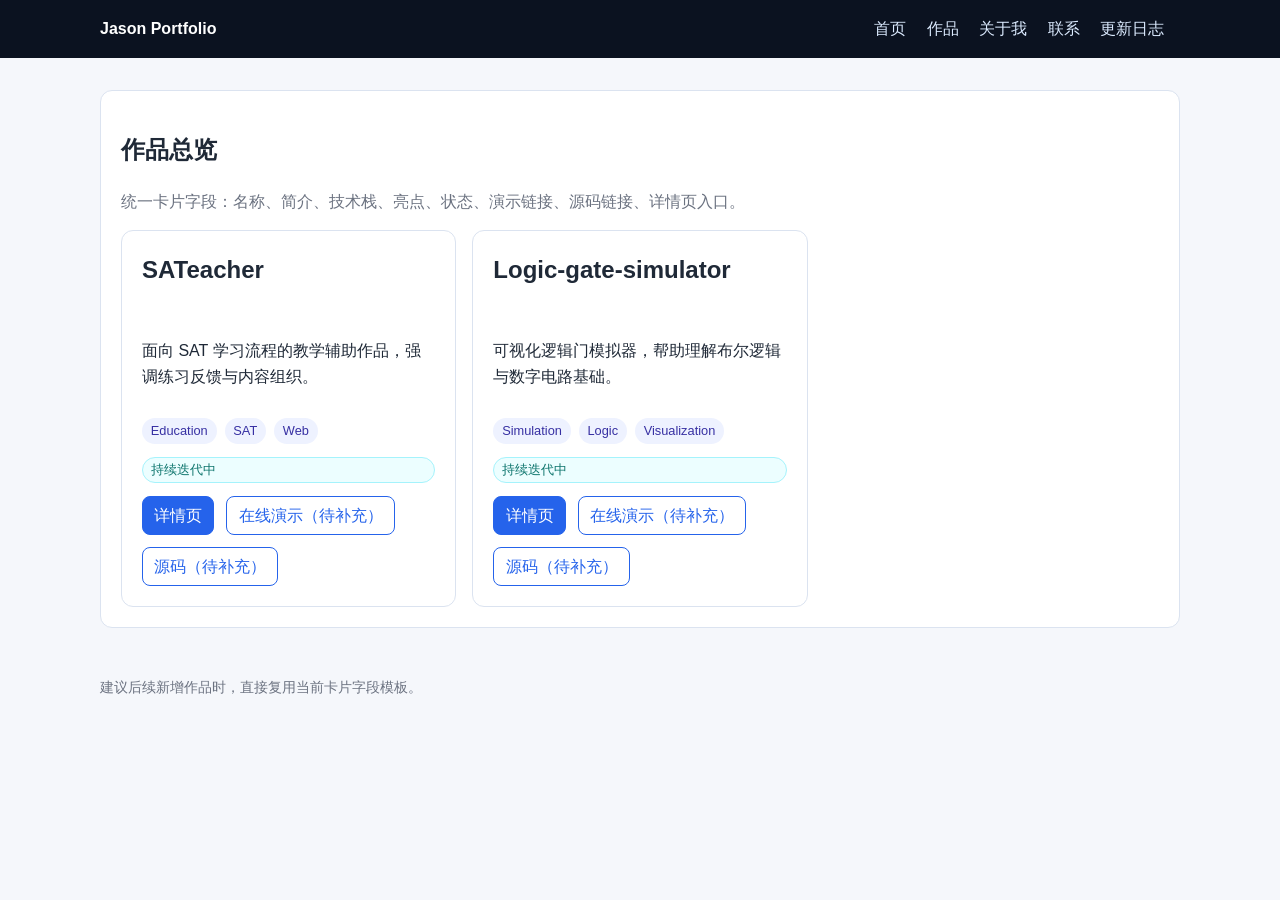
==== projects.html @ 7a5749a2 "feat: scaffold personal portfolio with project detail pages Co-authored-by: JasonSun2009CN <11274257" ====
<!doctype html>
<html lang="zh-CN">
<head>
  <meta charset="UTF-8">
  <meta name="viewport" content="width=device-width, initial-scale=1">
  <meta name="description" content="Jason 的开发作品总览页。">
  <title>作品总览 | Jason Portfolio</title>
  <link rel="stylesheet" href="/styles.css">
</head>
<body>
  <header>
    <nav class="nav" aria-label="主导航">
      <strong>Jason Portfolio</strong>
      <div class="links">
        <a href="/index.html">首页</a>
        <a href="/projects.html">作品</a>
        <a href="/about.html">关于我</a>
        <a href="/contact.html">联系</a>
        <a href="/changelog.html">更新日志</a>
      </div>
    </nav>
  </header>

  <main>
    <section class="page-section">
      <h1>作品总览</h1>
      <p class="muted">统一卡片字段：名称、简介、技术栈、亮点、状态、演示链接、源码链接、详情页入口。</p>
      <div class="grid">
        <article class="card">
          <h2>SATeacher</h2>
          <p>面向 SAT 学习流程的教学辅助作品，强调练习反馈与内容组织。</p>
          <div class="tags">
            <span class="tag">Education</span>
            <span class="tag">SAT</span>
            <span class="tag">Web</span>
          </div>
          <span class="status">持续迭代中</span>
          <div class="actions">
            <a class="button primary" href="/projects/sateacher.html">详情页</a>
            <a class="button" href="#" aria-disabled="true">在线演示（待补充）</a>
            <a class="button" href="#" aria-disabled="true">源码（待补充）</a>
          </div>
        </article>

        <article class="card">
          <h2>Logic-gate-simulator</h2>
          <p>可视化逻辑门模拟器，帮助理解布尔逻辑与数字电路基础。</p>
          <div class="tags">
            <span class="tag">Simulation</span>
            <span class="tag">Logic</span>
            <span class="tag">Visualization</span>
          </div>
          <span class="status">持续迭代中</span>
          <div class="actions">
            <a class="button primary" href="/projects/logic-gate-simulator.html">详情页</a>
            <a class="button" href="#" aria-disabled="true">在线演示（待补充）</a>
            <a class="button" href="#" aria-disabled="true">源码（待补充）</a>
          </div>
        </article>
      </div>
    </section>
  </main>

  <footer>
    建议后续新增作品时，直接复用当前卡片字段模板。
  </footer>
</body>
</html>
---- styles.css ----
:root {
  --bg: #f5f7fb;
  --surface: #ffffff;
  --text: #1f2937;
  --muted: #6b7280;
  --primary: #2563eb;
  --border: #dbe3f0;
  --ok: #0f766e;
}

* { box-sizing: border-box; }

body {
  margin: 0;
  font-family: -apple-system, BlinkMacSystemFont, "Segoe UI", Roboto, Helvetica, Arial, sans-serif;
  color: var(--text);
  background: var(--bg);
  line-height: 1.6;
}

header {
  background: #0b1220;
  color: #fff;
  padding: 1rem 0;
}

.nav {
  width: min(1080px, 92%);
  margin: 0 auto;
  display: flex;
  flex-wrap: wrap;
  gap: 1rem;
  align-items: center;
  justify-content: space-between;
}

.nav a {
  color: #dbeafe;
  text-decoration: none;
  margin-right: 1rem;
}

.nav a:hover { color: #fff; }

main {
  width: min(1080px, 92%);
  margin: 2rem auto 3rem;
}

.hero,
.card,
.page-section {
  background: var(--surface);
  border: 1px solid var(--border);
  border-radius: 12px;
  padding: 1.25rem;
}

.hero h1,
h2,
h3 { margin-top: 0; }

.grid {
  display: grid;
  grid-template-columns: repeat(auto-fill, minmax(260px, 1fr));
  gap: 1rem;
}

.card {
  display: flex;
  flex-direction: column;
  gap: .8rem;
}

.tags {
  display: flex;
  flex-wrap: wrap;
  gap: .5rem;
}

.tag {
  padding: .15rem .55rem;
  border-radius: 999px;
  background: #eef2ff;
  color: #3730a3;
  font-size: .8rem;
}

.status {
  display: inline-block;
  font-size: .82rem;
  color: var(--ok);
  background: #ecfeff;
  border: 1px solid #a5f3fc;
  padding: .12rem .5rem;
  border-radius: 999px;
}

.actions {
  display: flex;
  gap: .75rem;
  flex-wrap: wrap;
}

.button {
  text-decoration: none;
  border: 1px solid var(--primary);
  color: var(--primary);
  padding: .35rem .7rem;
  border-radius: 8px;
}

.button.primary {
  background: var(--primary);
  color: #fff;
}

.muted { color: var(--muted); }

footer {
  width: min(1080px, 92%);
  margin: 0 auto 2rem;
  color: var(--muted);
  font-size: .9rem;
}

ul.tight li { margin: .2rem 0; }

@media (max-width: 640px) {
  .nav { gap: .6rem; }
  .nav .links { width: 100%; display: flex; flex-wrap: wrap; gap: .65rem; }
  .nav a { margin-right: 0; }
}
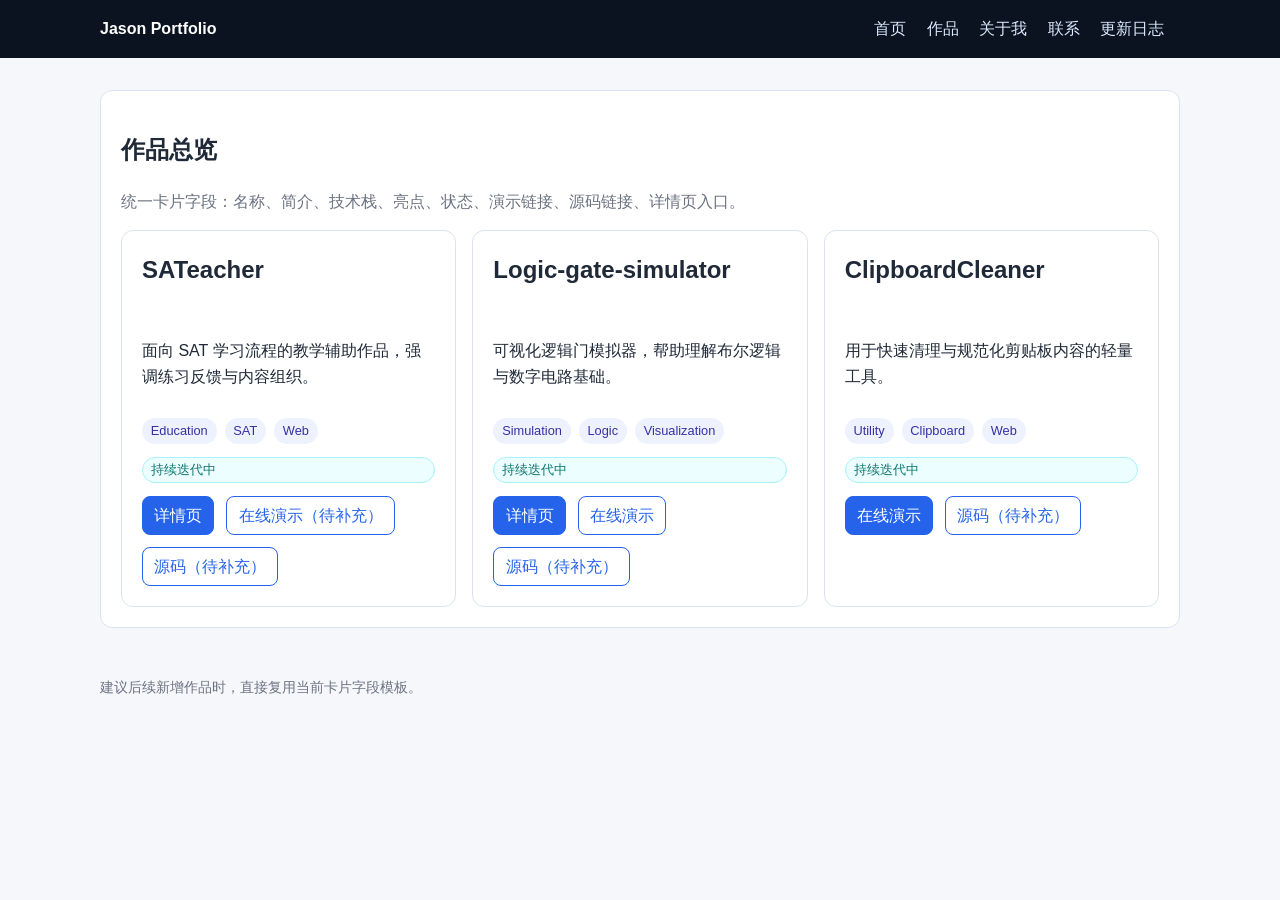
==== commit c9645e2e: "Add direct GitPage links for external project sites Co-authored-by: JasonSun2009CN <112742570+JasonS" ====
--- a/projects.html
+++ b/projects.html
@@ -53,7 +53,22 @@
           <span class="status">持续迭代中</span>
           <div class="actions">
             <a class="button primary" href="/projects/logic-gate-simulator.html">详情页</a>
-            <a class="button" href="#" aria-disabled="true">在线演示（待补充）</a>
+            <a class="button" href="https://jasonsun2009cn.github.io/logic-gate-simulator/">在线演示</a>
+            <a class="button" href="#" aria-disabled="true">源码（待补充）</a>
+          </div>
+        </article>
+
+        <article class="card">
+          <h2>ClipboardCleaner</h2>
+          <p>用于快速清理与规范化剪贴板内容的轻量工具。</p>
+          <div class="tags">
+            <span class="tag">Utility</span>
+            <span class="tag">Clipboard</span>
+            <span class="tag">Web</span>
+          </div>
+          <span class="status">持续迭代中</span>
+          <div class="actions">
+            <a class="button primary" href="https://jasonsun2009cn.github.io/ClipboardCleaner/">在线演示</a>
             <a class="button" href="#" aria-disabled="true">源码（待补充）</a>
           </div>
         </article>
